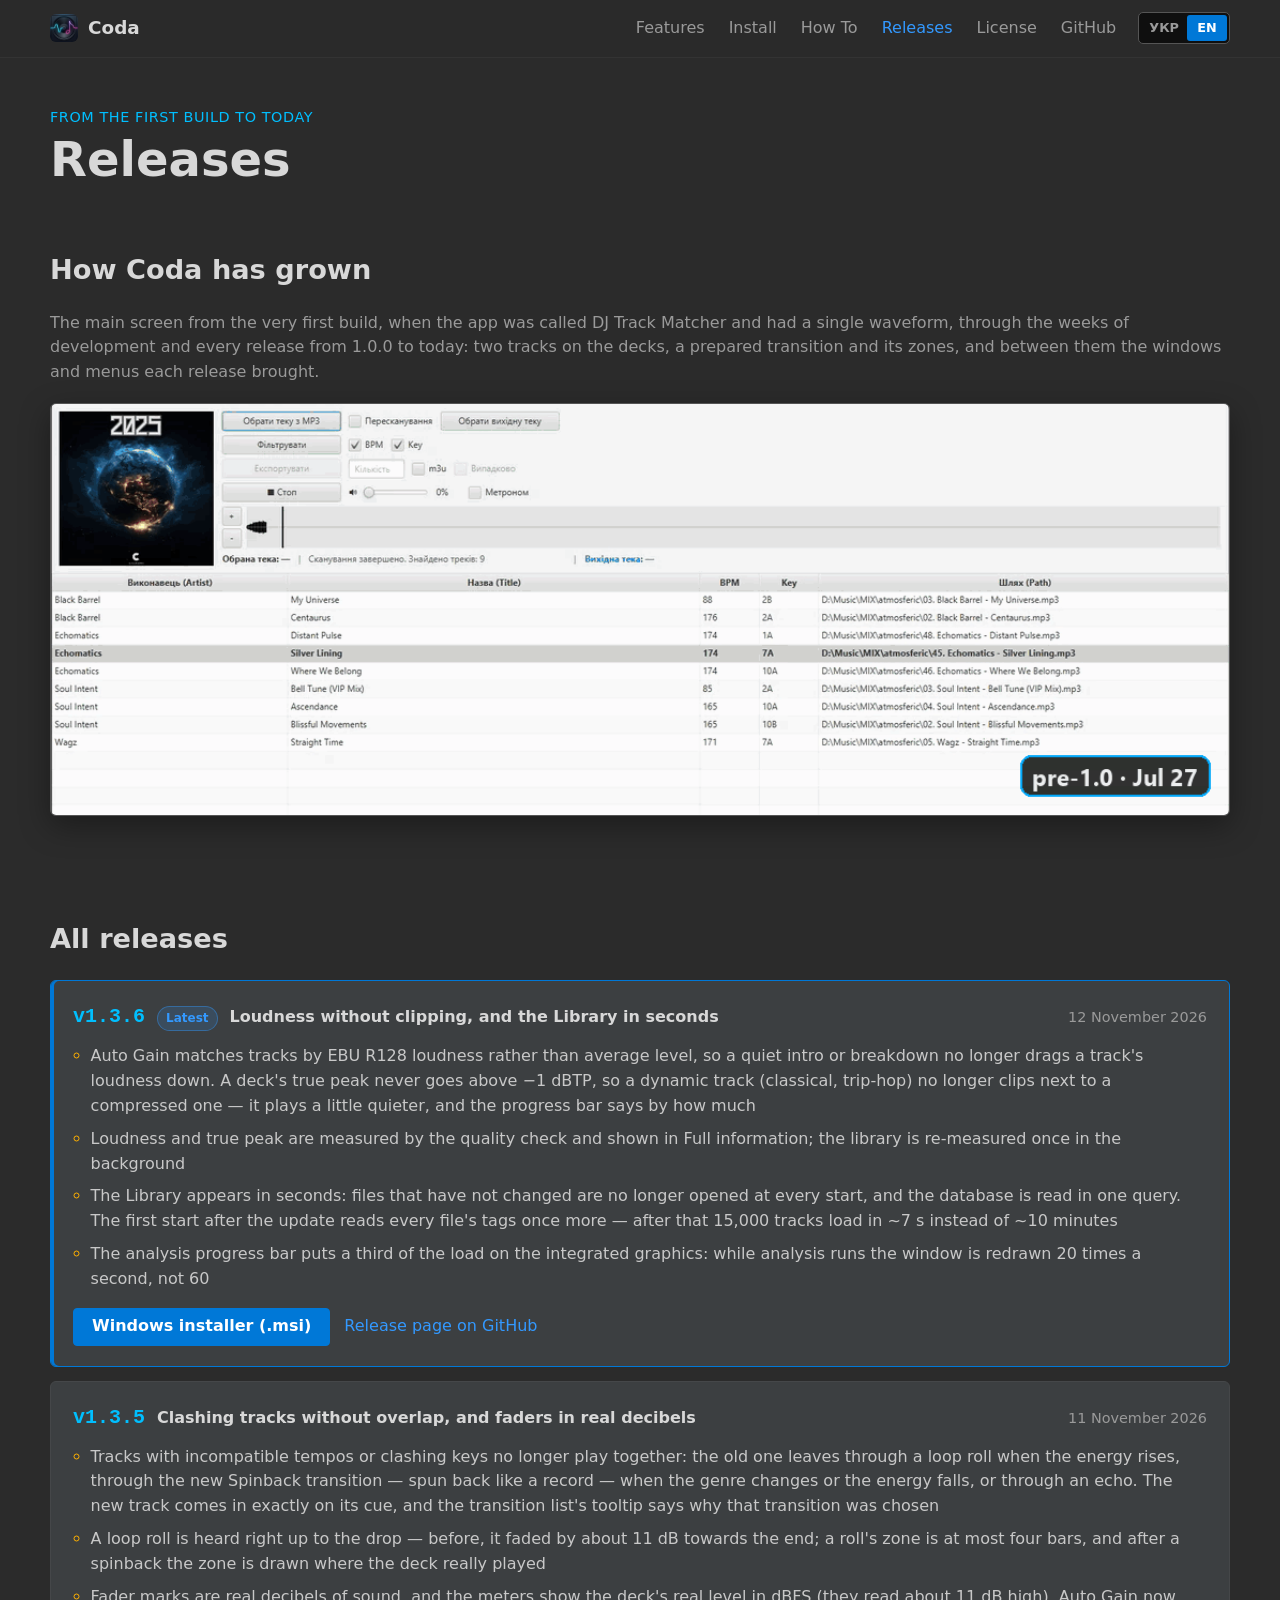
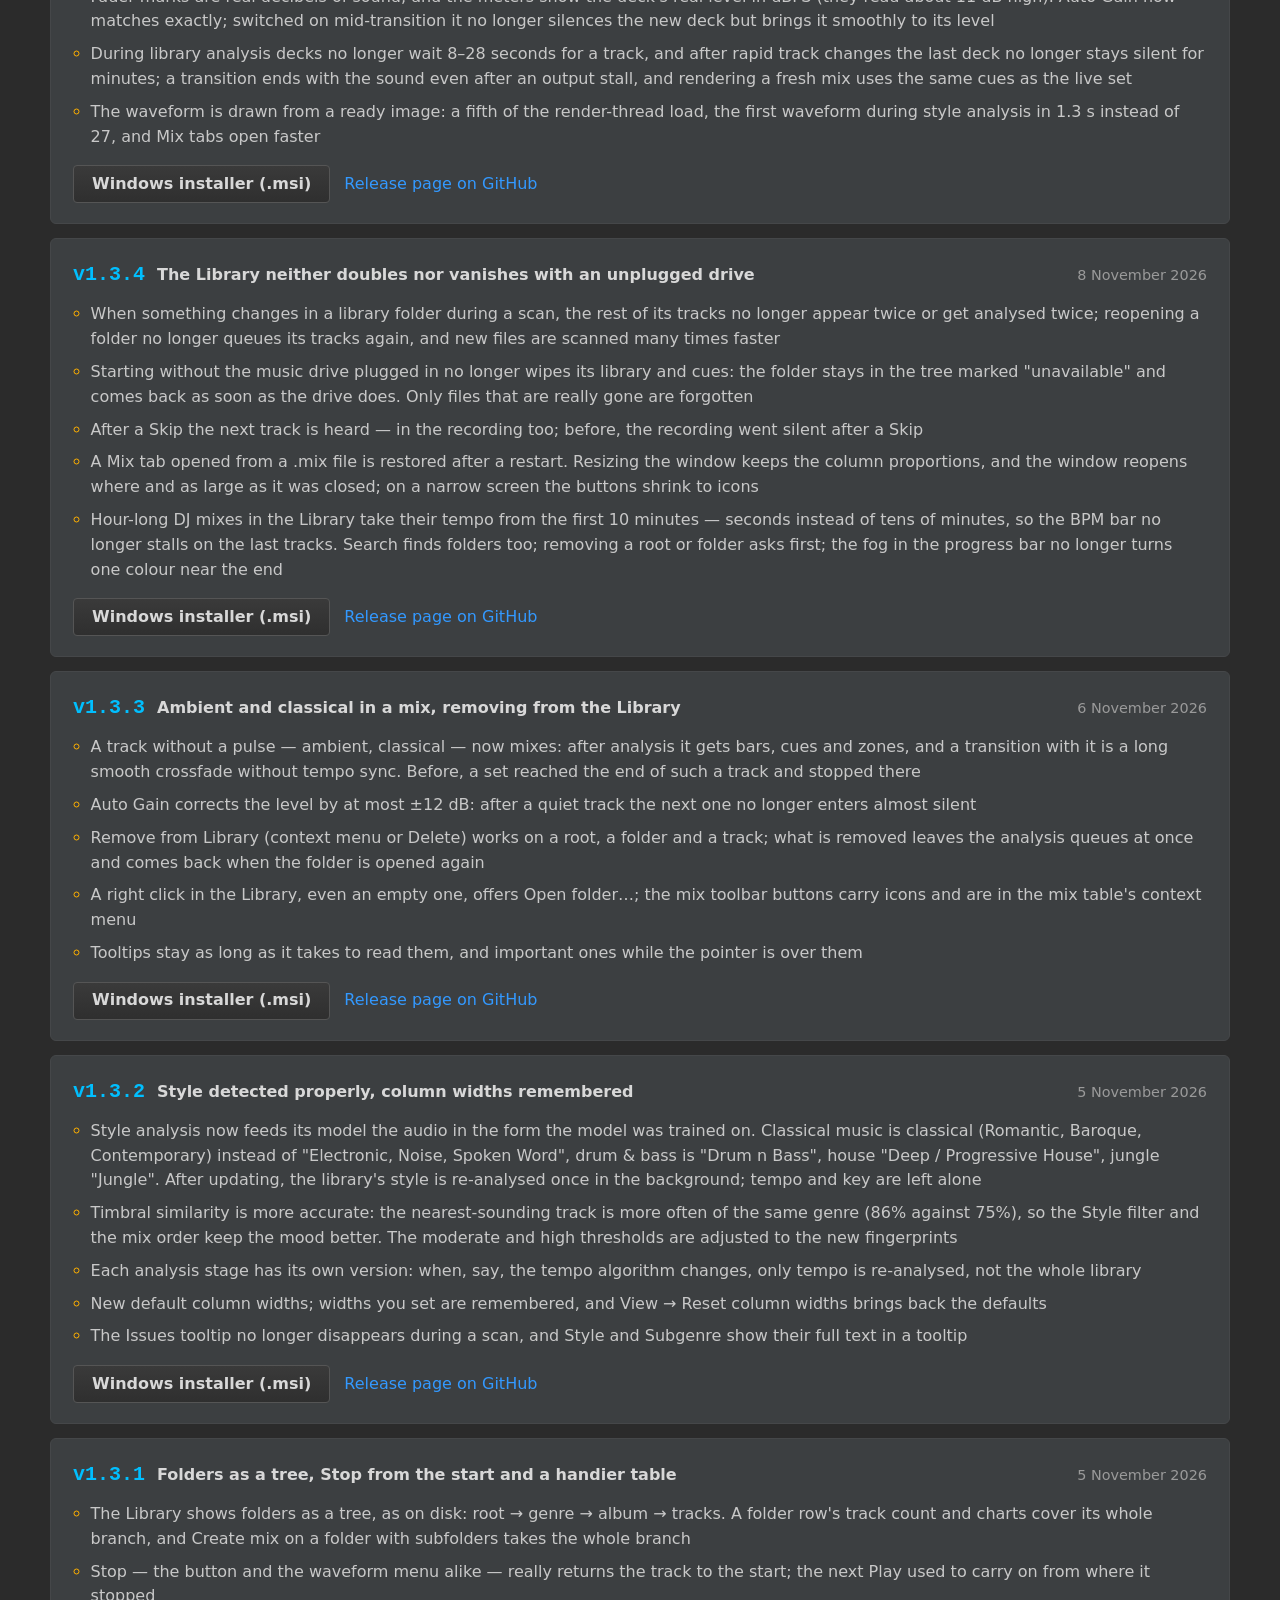
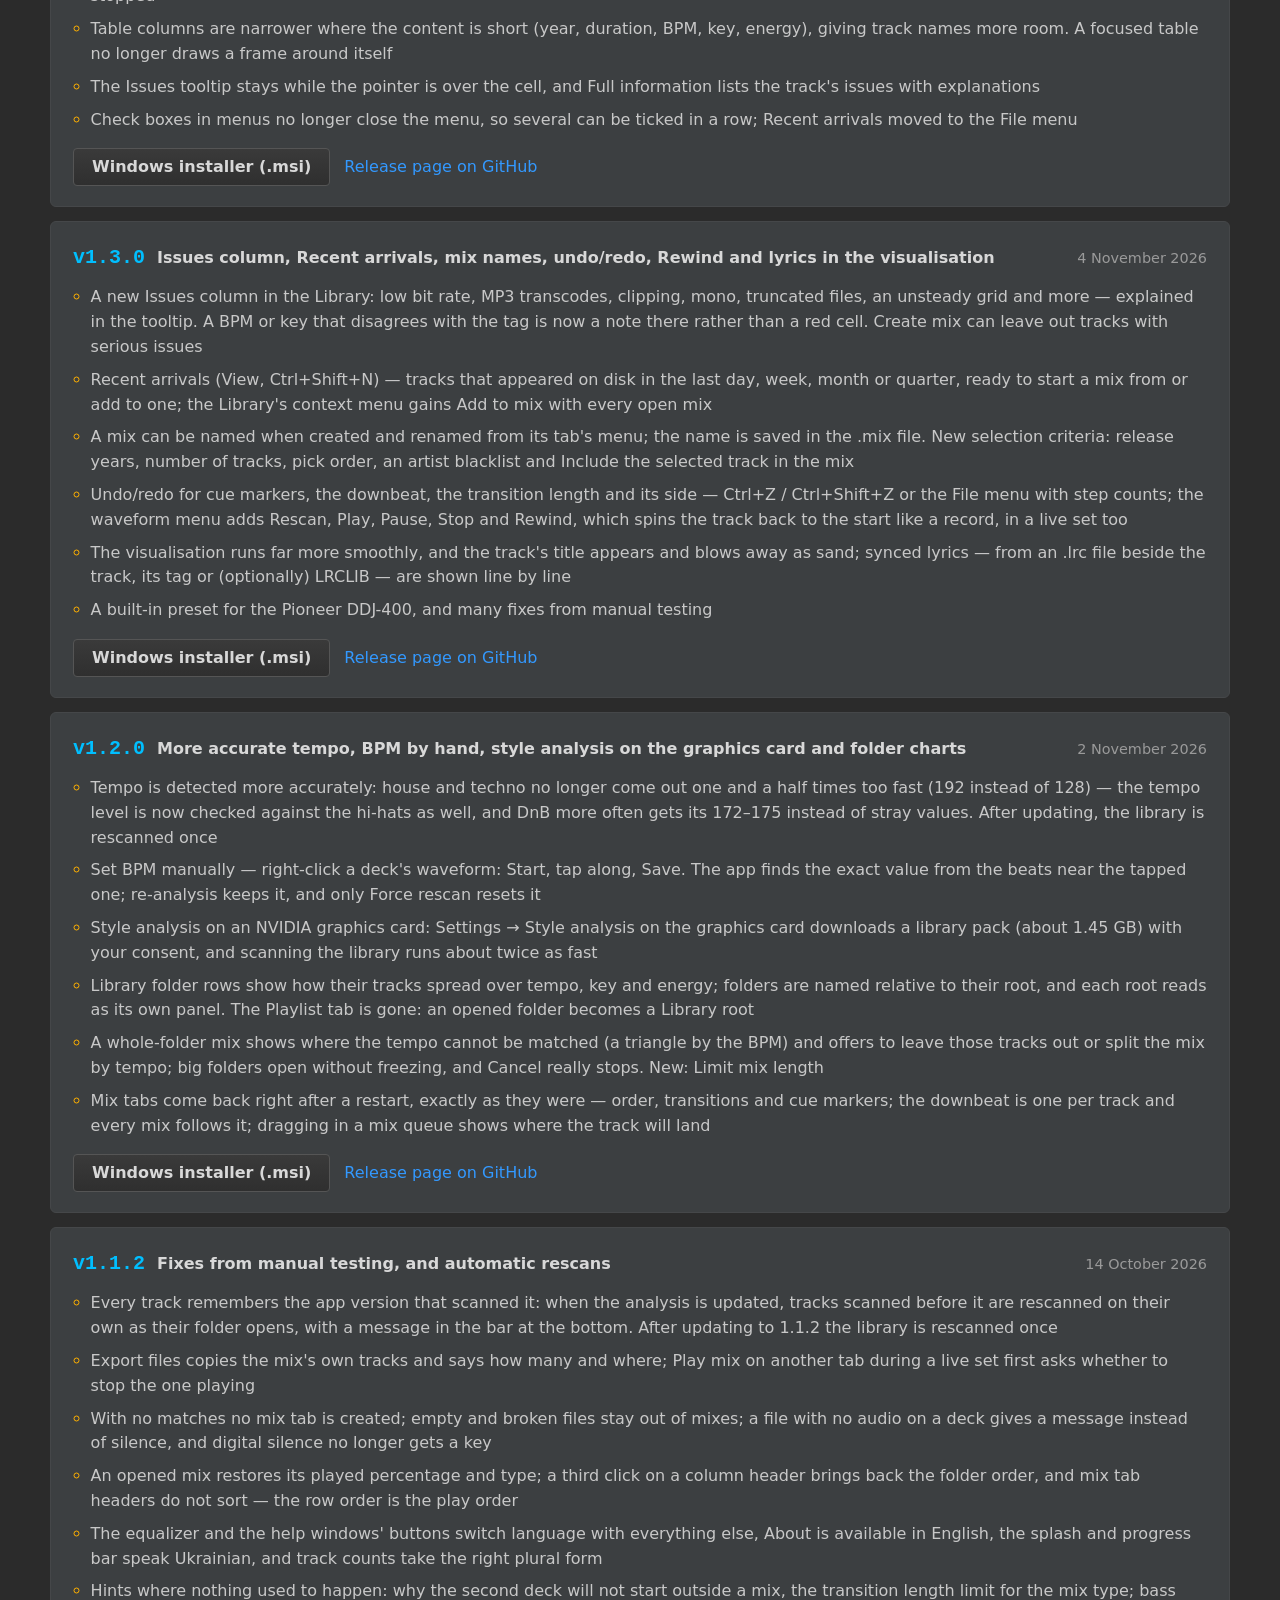
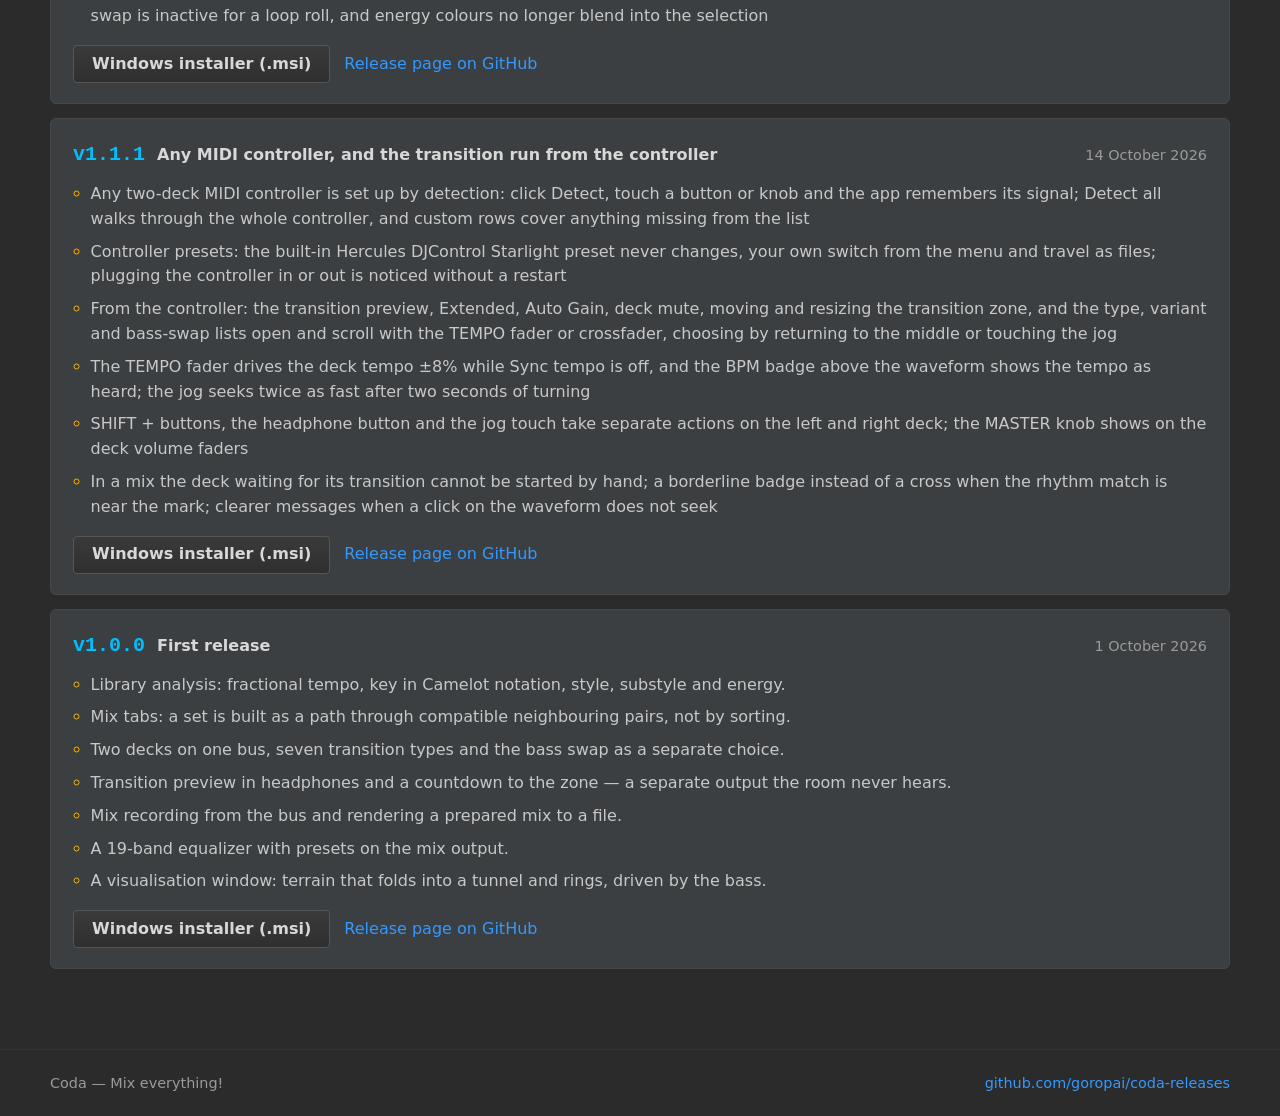
==== history.html @ dec64ffa "Deploy site from goropai/audio-analyzer@6a49e10" ====
<!doctype html>
<html lang="uk">
  <head>
    <meta charset="UTF-8" />
    <meta name="viewport" content="width=device-width, initial-scale=1.0" />
    <meta name="description" content="Як змінювалася Coda: таймлапс головного екрана й усі релізи з їхніми змінами й інсталяторами." />
    <meta name="theme-color" content="#2b2b2b" />
    <link rel="icon" type="image/png" href="./icon.png" />
    <title>Coda — Релізи</title>
    <script type="module" crossorigin src="./assets/history-DAHmb4XF.js"></script>
    <link rel="modulepreload" crossorigin href="./assets/styles-Cc7zbmwM.js">
    <link rel="modulepreload" crossorigin href="./assets/usePage-1c6ljjgb.js">
    <link rel="modulepreload" crossorigin href="./assets/Zoomable-CcFiP8D0.js">
    <link rel="stylesheet" crossorigin href="./assets/styles-BgkcF0GA.css">
  </head>
  <body>
    <div id="root"></div>
  </body>
</html>
---- assets/styles-BgkcF0GA.css ----
:root{--page:#2b2b2b;--raised:#3c3f41;--deep:#1a1a1a;--trough:#0f0f0f;--border:#333;--border-strong:#555;--text:#d8d8d8;--text-muted:#9a9a9a;--accent:#39f;--accent-strong:#0078d7;--cyan:#00bfff;--amber:#ffb000;--live:#d13b30;--wave-played:#1e90ff;--wave-rest:#8a8a8a;--zone-out:#d13b3047;--zone-in:#46be5a42;--radius:6px;--font:"Segoe UI", system-ui, -apple-system, Roboto, "Helvetica Neue", Arial, sans-serif;--mono:"Cascadia Mono", Consolas, "Courier New", monospace;--lightningcss-light: ;--lightningcss-dark:initial;color-scheme:dark}*{box-sizing:border-box}html{scroll-behavior:smooth}body{background:var(--page);color:var(--text);font-family:var(--font);-webkit-font-smoothing:antialiased;margin:0;font-size:16px;line-height:1.55}a{color:inherit}code{font-family:var(--mono);background:var(--trough);border:1px solid var(--border);border-radius:3px;padding:.05em .35em;font-size:.88em}pre{background:var(--trough);border:1px solid var(--border);border-radius:var(--radius);margin:12px 0;padding:14px 16px;overflow-x:auto}pre code{background:0 0;border:none;padding:0;font-size:.85rem;line-height:1.6}.site-header{z-index:10;-webkit-backdrop-filter:blur(6px);backdrop-filter:blur(6px);border-bottom:1px solid var(--border);background:#2b2b2beb;justify-content:space-between;align-items:center;gap:16px;padding:10px max(16px,50vw - 590px);display:flex;position:sticky;top:0}.brand{align-items:center;gap:10px;font-size:1.15rem;font-weight:700;text-decoration:none;display:flex}.brand img{border-radius:6px;width:28px;height:28px}.site-header nav{flex-wrap:wrap;align-items:center;gap:4px;display:flex}.site-header nav a{color:var(--text-muted);border-radius:4px;padding:6px 10px;text-decoration:none}.site-header nav a:hover,.site-header nav a:focus-visible{color:var(--accent);background:var(--raised)}.lang-switch{border:1px solid var(--border-strong);background:var(--trough);border-radius:5px;margin-left:8px;padding:2px;display:inline-flex}.lang-switch button{font:inherit;min-width:40px;color:var(--text-muted);cursor:pointer;background:0 0;border:0;border-radius:3px;padding:3px 8px;font-size:.8rem;font-weight:700}.lang-switch button:hover{color:var(--text)}.lang-switch button[aria-pressed=true]{background:var(--accent-strong);color:#fff}.button{border:1px solid var(--border-strong);min-height:38px;color:var(--text);background:linear-gradient(#3a3a3a,#2f2f2f);border-radius:4px;justify-content:center;align-items:center;padding:0 18px;font-weight:600;text-decoration:none;transition:border-color .12s,background .12s;display:inline-flex}.button:hover,.button:focus-visible{border-color:var(--accent)}.button-primary{background:var(--accent-strong);border-color:var(--accent-strong);color:#fff}.button-primary:hover,.button-primary:focus-visible{background:var(--accent);border-color:var(--accent)}.text-link{color:var(--accent);text-decoration:none}.text-link:hover{text-decoration:underline}:focus-visible{outline:2px solid var(--cyan);outline-offset:2px}main{padding:0 max(16px,50vw - 590px)}.hero{grid-template-columns:minmax(0,.9fr) minmax(0,1.4fr);align-items:center;gap:40px;padding:56px 0 40px;display:grid}.eyebrow{color:var(--cyan);letter-spacing:.04em;text-transform:uppercase;margin:0 0 6px;font-size:.9rem}h1{margin:0 0 16px;font-size:clamp(2.6rem,6vw,4rem);line-height:1.05}.hero-tagline{color:var(--text-muted);margin-top:6px;font-size:.45em;font-weight:400;display:block}.lead{color:#c4c4c4;max-width:34em;margin:0 0 24px}.hero-actions{flex-wrap:wrap;gap:10px;display:flex}.hero-meta{color:var(--text-muted);margin:12px 0 0;font-size:.85rem}.app-window{border:1px solid var(--border-strong);background:var(--page);-webkit-user-select:none;user-select:none;border-radius:8px;min-width:0;max-width:100%;font-size:11px;overflow:hidden;box-shadow:0 24px 60px #00000073}.app-titlebar{background:var(--accent-strong);color:#fff;align-items:center;gap:8px;height:28px;padding:0 10px;font-size:12px;display:flex}.app-titlebar img{width:16px;height:16px}.app-titlebar-controls{gap:18px;margin-left:auto;display:flex}.app-titlebar-controls i{font-style:normal}.app-menu{color:#ddd;background:linear-gradient(#3a3a3a,#333);gap:16px;padding:4px 12px;display:flex}.app-body{gap:8px;padding:10px;display:flex}.app-decks{flex-direction:column;flex:1;gap:6px;min-width:0;display:flex}.deck{border:1.5px solid #0000;border-radius:4px;gap:6px;padding:4px;display:flex}.deck-active{border-color:var(--accent-strong)}.deck-cover{border-radius:2px;flex:0 0 64px;align-self:center;height:64px}.cover-a{background:radial-gradient(circle at 30% 30%,#ffffff59,#0000 40%),radial-gradient(circle at 60% 60%,#ff8a00 0 18%,#0000 19%),linear-gradient(135deg,#1b2a6b,#0b0f24 70%)}.cover-b{filter:grayscale()contrast(1.2);background:repeating-linear-gradient(45deg,#111 0 6px,#fff 6px 10px)}.deck-zoom{color:#bbb;flex-direction:column;justify-content:center;align-items:center;gap:2px;display:flex}.deck-zoom span{text-align:center;border:1px solid var(--border-strong);background:#333;border-radius:3px;width:16px;height:16px;line-height:14px}.deck-zoom small{font-size:8px;font-weight:700}.deck-main{flex:1;min-width:0}.deck-top{white-space:nowrap;align-items:center;gap:10px;margin-bottom:3px;display:flex;overflow:hidden}.deck-title{color:var(--accent);text-overflow:ellipsis;overflow:hidden}.fake-check:before{content:"";vertical-align:-1px;border:1px solid var(--border-strong);background:var(--deep);border-radius:2px;width:10px;height:10px;margin-right:5px;display:inline-block}.fake-check.checked:before{content:"✓";color:#fff;text-align:center;font-size:9px;line-height:10px}.waveform{width:100%;height:72px;display:block}.waveform-bg{fill:#1e1e1e}.waveform-grid{stroke:#3a3a3a;stroke-width:1px;vector-effect:non-scaling-stroke}.bar-handle{fill:#8a8a8a}.wave-played{fill:var(--wave-played)}.wave-rest{fill:var(--wave-rest)}.zone-curve{fill:none;stroke:#fff;stroke-width:1.2px;stroke-dasharray:5 4;vector-effect:non-scaling-stroke;opacity:.85}.cue{stroke-width:1.5px;stroke-dasharray:4 3;vector-effect:non-scaling-stroke}.cue-out{stroke:var(--live)}.cue-in{stroke:#46be5a}.playhead{stroke:#ff3b30;stroke-width:2px;vector-effect:non-scaling-stroke}.bpm-badge rect{fill:#0000008c;stroke:var(--cyan);stroke-width:1px;vector-effect:non-scaling-stroke}.bpm-badge text{fill:var(--cyan);font:700 13px var(--font)}.transition-row{white-space:nowrap;color:#ccc;flex-wrap:nowrap;align-items:center;gap:6px;padding:2px 4px;display:flex;overflow:hidden}.transition-row .arrows{color:#8a8a8a;letter-spacing:-2px}.fake-combo{border:1px solid var(--border-strong);color:#ddd;background:linear-gradient(#3a3a3a,#303030);border-radius:3px;justify-content:space-between;align-items:center;gap:8px;min-width:56px;padding:2px 6px;display:inline-flex}.fake-combo.wide{min-width:84px}.fake-combo:after{content:"▾";color:#ccc}.duration{color:var(--text-muted)}.app-meters{gap:4px;padding:2px 0;display:flex}.meter{flex-direction:column;align-items:center;gap:3px;width:16px;display:flex}.meter-label{color:#ccc;font-size:9px;font-weight:700}.meter-trough{border:1px solid var(--border);background:var(--trough);border-radius:3px;flex:1;width:100%;position:relative;overflow:hidden}.meter-level{transform-origin:bottom;background:linear-gradient(red 0%,#f60 10%,#fc0 30%,#0c4 100%) bottom/100% 260px;height:60%;animation:.345s ease-out infinite meter-pulse;position:absolute;bottom:0;left:2px;right:2px}.meter-b{height:42%;animation-delay:-.17s}.meter-fader{background:var(--cyan);height:2px;position:absolute;top:22%;left:0;right:0}.meter-scale{color:#8a8a8a;text-align:center;flex-direction:column;justify-content:space-between;width:22px;padding:14px 0 2px;font-size:8px;display:flex}@keyframes meter-pulse{0%{transform:scaleY(1)}to{transform:scaleY(.72)}}@media (prefers-reduced-motion:reduce){.meter-level{animation:none}html{scroll-behavior:auto}}.section{padding:40px 0;scroll-margin-top:64px}h2{margin:0 0 20px;font-size:1.7rem}h3{margin:0 0 10px;font-size:1.1rem}.panel{background:var(--raised);border-radius:var(--radius);border:1px solid #454749;padding:20px 22px}.feature-grid{grid-template-columns:repeat(6,minmax(0,1fr));gap:14px;display:grid}.feature-grid>.feature{grid-column:span 2}.feature-grid>.feature:nth-child(n+4){grid-column:span 3}@media (width<=900px){.feature-grid{grid-template-columns:repeat(2,minmax(0,1fr))}.feature-grid>.feature,.feature-grid>.feature:nth-child(n+4){grid-column:span 1}.feature-grid>.feature:last-child:nth-child(odd){grid-column:span 2}}@media (width<=520px){.feature-grid{grid-template-columns:minmax(0,1fr)}.feature-grid>.feature:last-child:nth-child(odd){grid-column:span 1}}.feature{border-top:3px solid var(--group)}.feature ul,.release-notes{margin:0;padding-left:1.1em}.feature li,.release-notes li{color:#c8c8c8;margin:0 0 8px}.feature li::marker{color:var(--group)}.formats{color:var(--text-muted);margin:18px 0 0;line-height:2}.release-list{gap:14px;margin:0;padding:0;list-style:none;display:grid}.release-latest{border-color:var(--accent-strong);box-shadow:inset 3px 0 0 var(--accent-strong)}.release-head{flex-wrap:wrap;align-items:baseline;gap:8px 12px;margin-bottom:12px;display:flex}.release-version{font-family:var(--mono);color:var(--cyan);font-size:1.25rem;font-weight:700}.release-title{font-weight:600}.release-meta{color:var(--text-muted);gap:14px;margin-left:auto;font-size:.9rem;display:inline-flex}.download-count{color:var(--cyan);font-variant-numeric:tabular-nums;white-space:nowrap}.callout{border-left:3px solid var(--amber);background:#ffb00012;border-radius:0 4px 4px 0;margin-top:16px;padding:12px 14px}.callout strong{color:var(--amber)}.callout p{color:#c8c8c8;margin:4px 0 0;font-size:.92rem}.badge{color:var(--accent);background:#3399ff26;border:1px solid #39f6;border-radius:999px;padding:2px 8px;font-size:.75rem;font-weight:700}.release-notes li::marker{color:var(--amber)}.release-actions{flex-wrap:wrap;align-items:center;gap:14px;margin-top:16px;display:flex}.install-grid{grid-template-columns:repeat(auto-fit,minmax(300px,1fr));gap:14px;display:grid}.steps{margin:0 0 12px;padding-left:1.3em}.steps li{margin-bottom:8px}.needs{margin:0;padding-left:1.1em}.needs li{margin-bottom:8px}.needs li::marker{color:var(--cyan)}.muted{color:var(--text-muted);margin:8px 0 0}.eula{line-height:1.6}.eula h3{margin-bottom:12px;font-size:1.3rem}.eula h4{color:var(--accent);margin:22px 0 6px;font-size:1.02rem}.eula p{margin:0 0 10px}.eula ul{margin:0 0 10px;padding-left:1.3em}.eula li{margin-bottom:6px}.eula a{overflow-wrap:anywhere}.third-party{margin-top:14px}.third-party p{margin:0 0 12px}.site-footer{border-top:1px solid var(--border);color:var(--text-muted);flex-wrap:wrap;justify-content:space-between;gap:10px;margin-top:40px;padding:22px max(16px,50vw - 590px);font-size:.9rem;display:flex}.site-header nav a[aria-current=page]{color:var(--accent)}.page-intro{padding:48px 0 8px}.page-intro h1{font-size:clamp(2rem,4.5vw,3rem)}.howto-layout{grid-template-columns:minmax(0,1fr) 250px;align-items:start;gap:48px;display:grid}.lesson{border-top:1px solid var(--border);padding:28px 0}.lesson:first-child{border-top:none}.lesson h2{align-items:center;gap:12px;display:flex}.lesson-number{background:var(--accent-strong);color:#fff;border-radius:50%;flex:none;place-items:center;width:32px;height:32px;font-size:1rem;display:inline-grid}.lesson p{color:#cfcfcf;margin:0 0 14px}.lesson .steps,.lesson .needs{margin:0 0 16px}.ui-label{color:#ececec;background:var(--raised);border:1px solid var(--border-strong);white-space:nowrap;-webkit-box-decoration-break:clone;box-decoration-break:clone;border-radius:4px;padding:0 6px;font-weight:600}@media (width<=520px){.ui-label{white-space:normal}}.shot{margin:18px 0 22px}.shot img{border:1px solid var(--border-strong);border-radius:var(--radius);width:100%;height:auto;display:block;box-shadow:0 10px 30px #00000059}.zoomable{cursor:zoom-in;display:block}.lightbox{z-index:1000;cursor:zoom-out;background:#000000e0;justify-content:center;align-items:center;padding:24px;display:flex;position:fixed;inset:0}.lightbox img{object-fit:contain;border:1px solid var(--border-strong);border-radius:var(--radius);max-width:100%;max-height:100%;box-shadow:0 20px 60px #0009}.lightbox-close{color:#fff;cursor:pointer;background:#ffffff1f;border:0;border-radius:50%;width:40px;height:40px;font-size:26px;line-height:1;position:absolute;top:12px;right:16px}.lightbox-close:hover,.lightbox-close:focus-visible{background:var(--accent)}.shot-small img{width:auto;max-width:100%}.shot figcaption{color:var(--text-muted);margin-top:8px;font-size:.9rem}.callout.tip{border-left-color:var(--cyan);background:#00bfff12}.callout.tip p{margin:0}.howto-toc{overscroll-behavior:contain;scrollbar-width:thin;max-height:calc(100vh - 76px);padding:28px 0;position:sticky;top:76px;overflow-y:auto}.toc-title{color:var(--text-muted);letter-spacing:.06em;text-transform:uppercase;margin:0 0 8px;font-size:.8rem}.howto-toc ol{border-left:2px solid var(--border);margin:0 0 14px;padding:0;list-style:none}.howto-toc li a{color:var(--text-muted);border-left:2px solid #0000;margin-left:-2px;padding:5px 0 5px 12px;font-size:.92rem;line-height:1.35;text-decoration:none;display:block}.howto-toc li a:hover{color:var(--text)}.howto-toc li a[aria-current=true]{color:var(--accent);border-left-color:var(--accent)}.toc-top{font-size:.85rem}@media (width<=900px){.howto-layout{grid-template-columns:minmax(0,1fr);gap:0}.howto-toc{order:-1;max-height:none;padding:8px 0 0;position:static;overflow:visible}.hero{grid-template-columns:minmax(0,1fr);padding-top:32px}.site-header nav a{padding:6px 7px}}@media (width<=520px){.site-header{flex-direction:column;align-items:flex-start;gap:6px}.app-window{font-size:9px}.deck-cover{flex-basis:40px;height:40px}.deck-zoom,.app-menu span:nth-child(n+3){display:none}.release-meta{margin-left:0}}
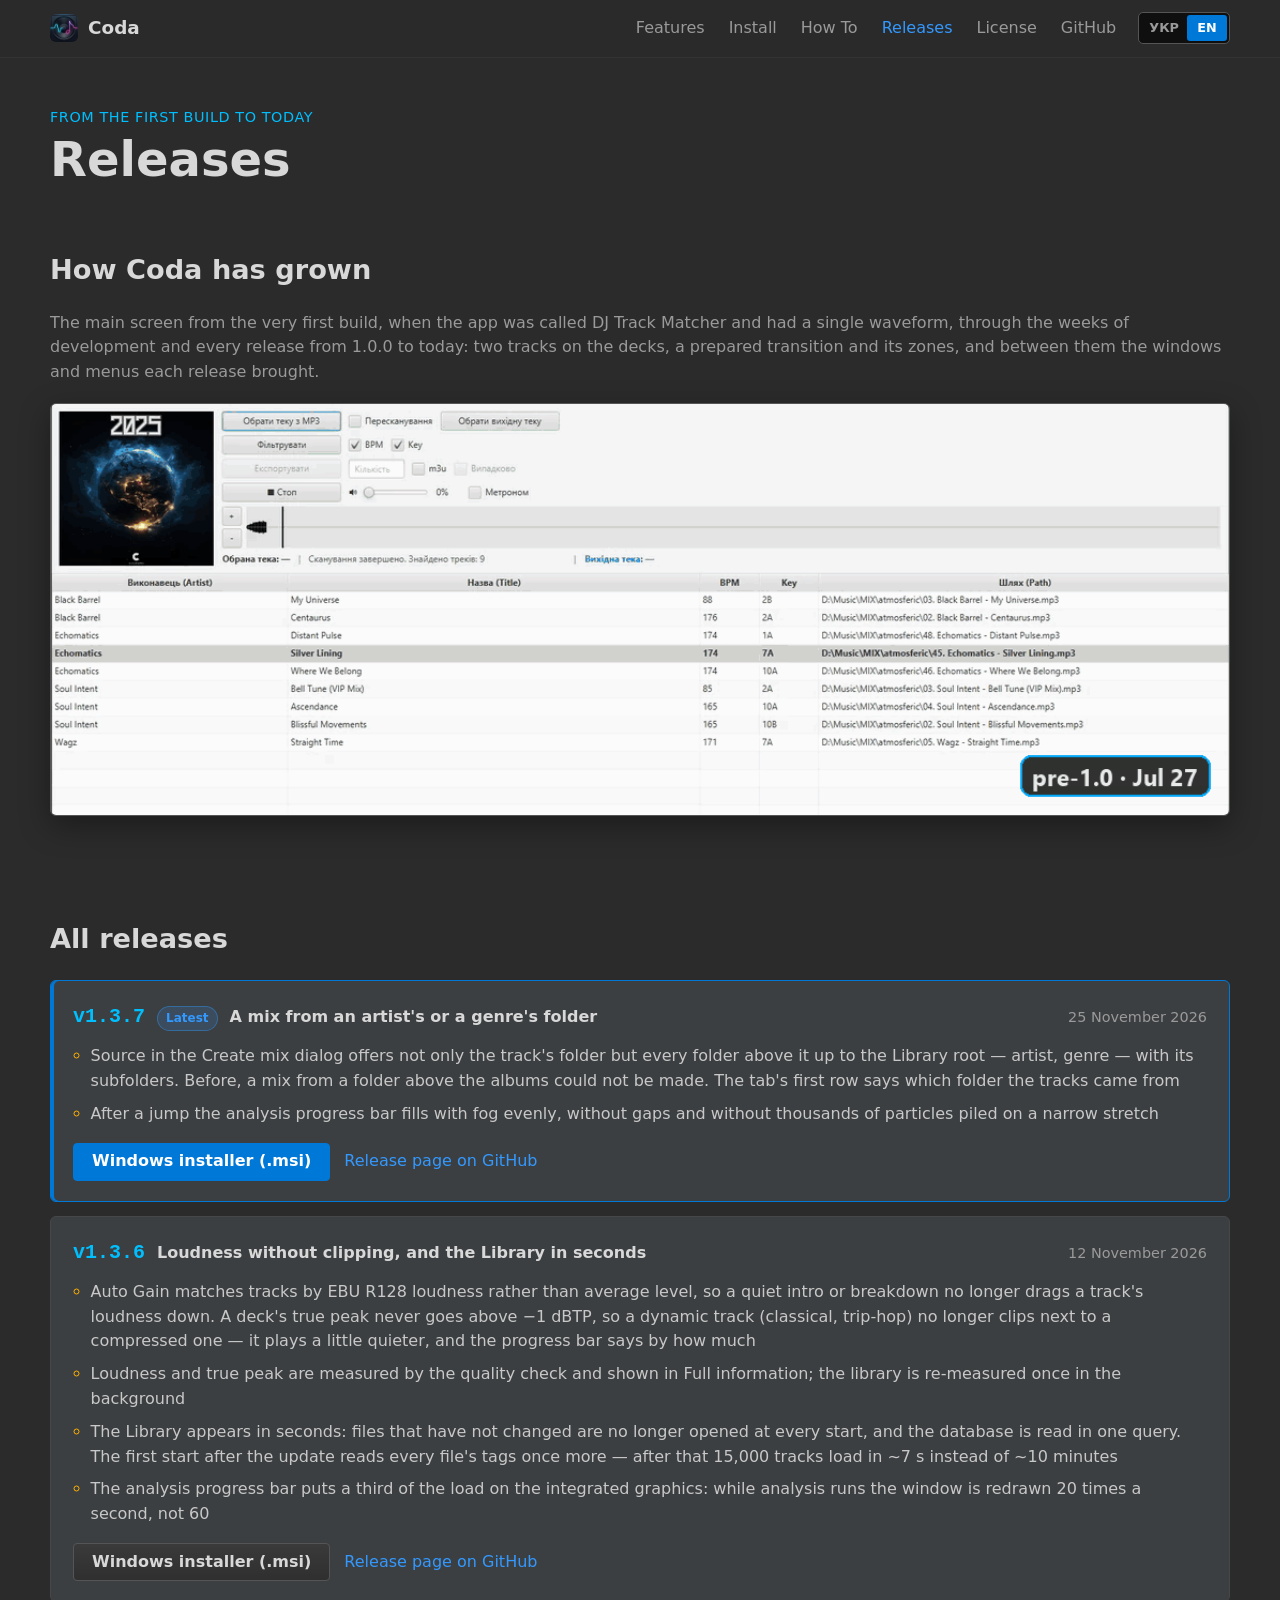
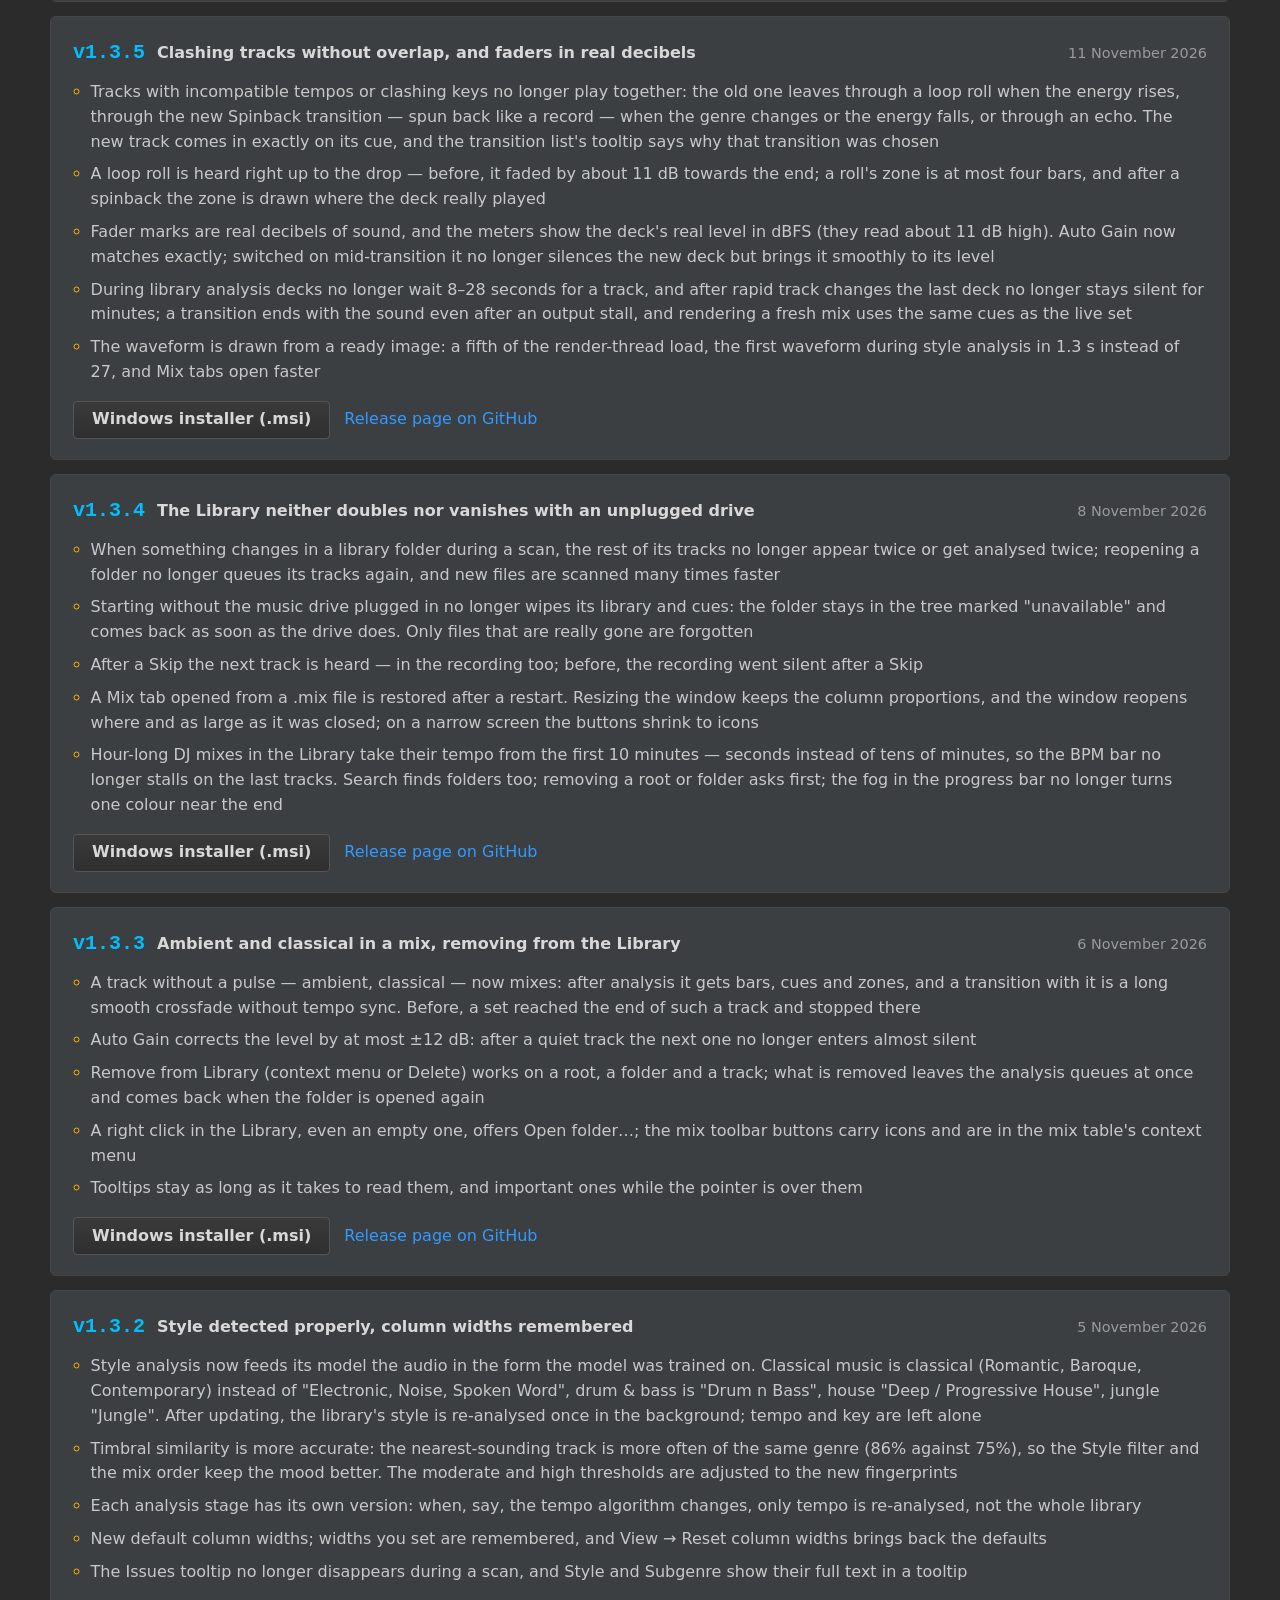
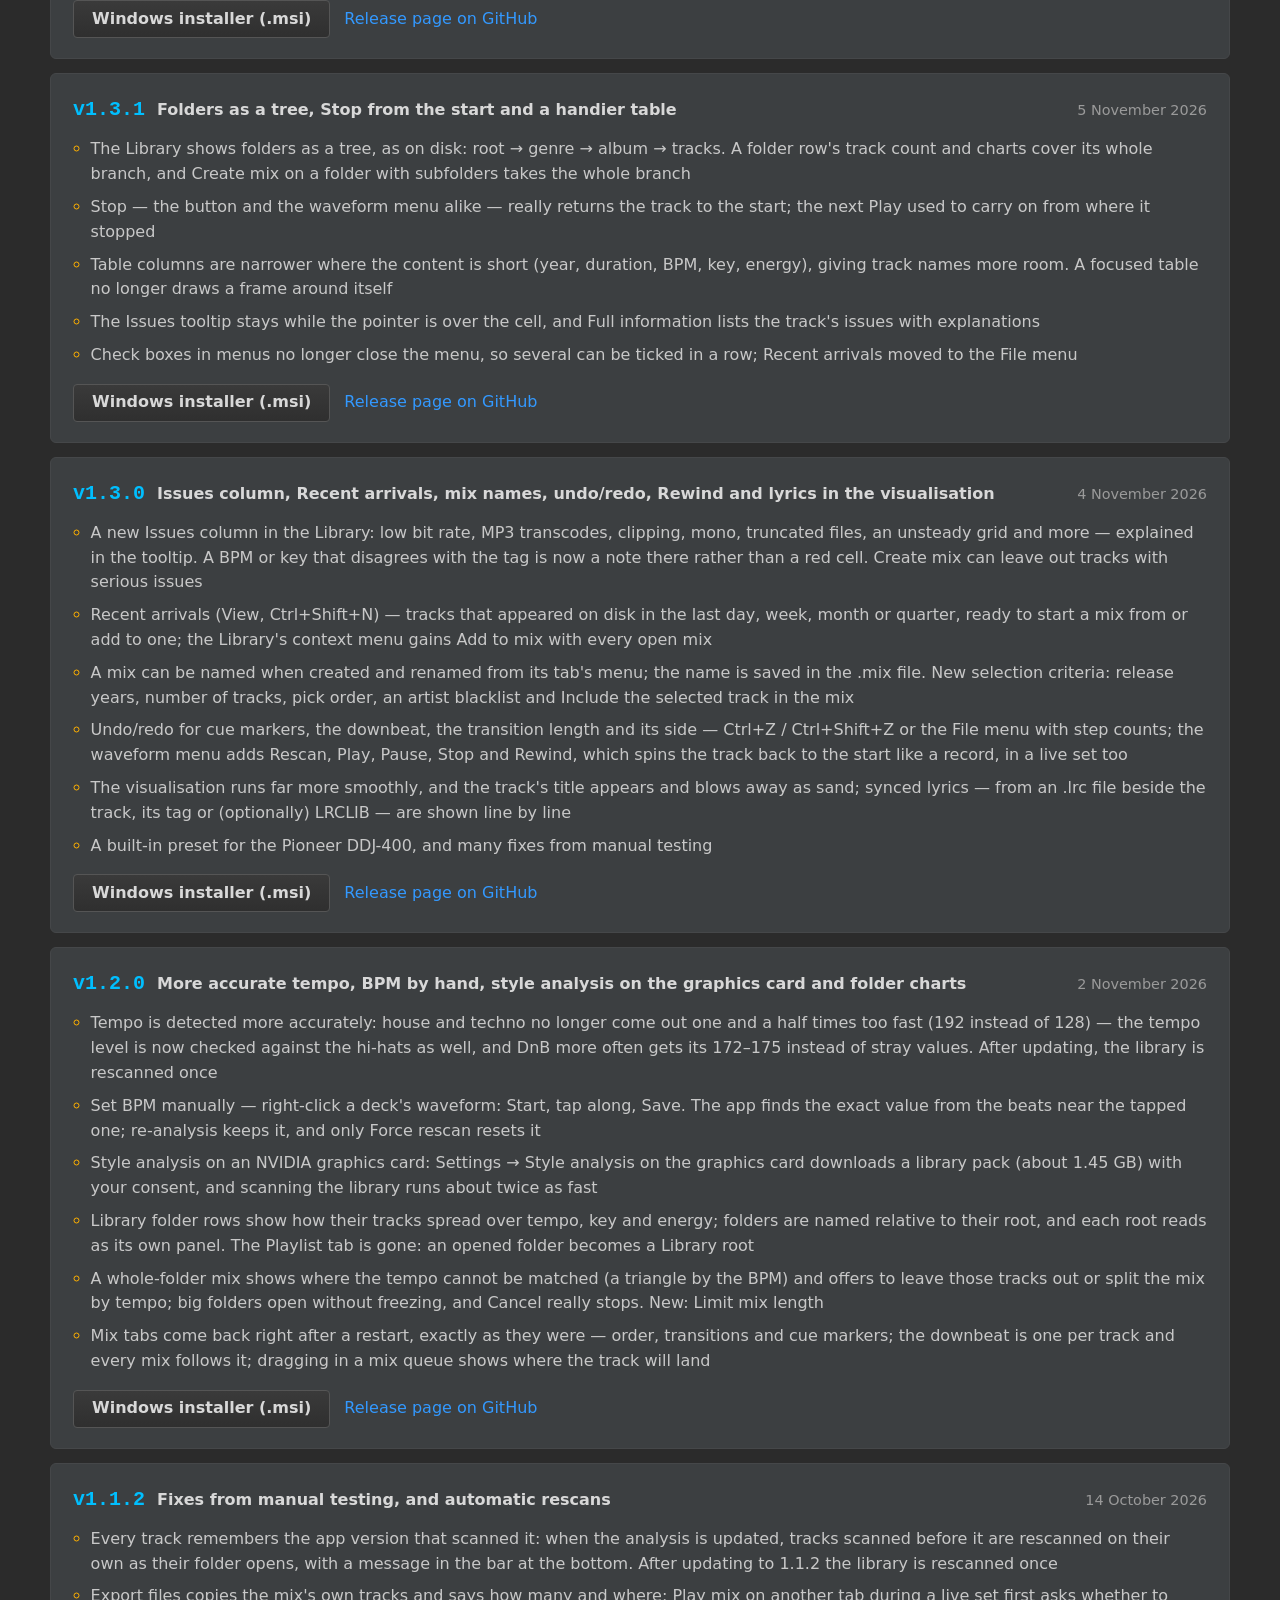
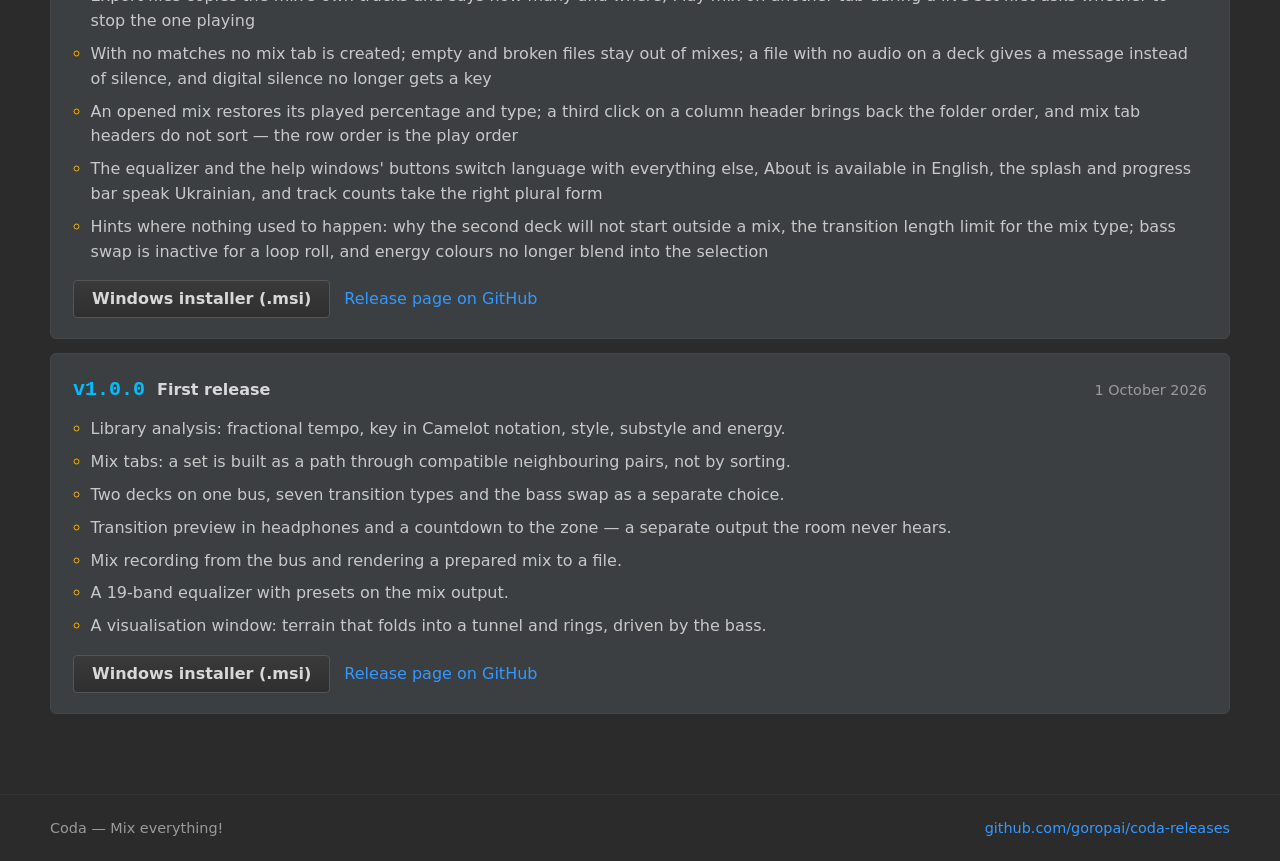
==== commit b5ac9e1d: "Deploy site from goropai/audio-analyzer@6b02ea5" ====
--- a/history.html
+++ b/history.html
@@ -7,10 +7,10 @@
     <meta name="theme-color" content="#2b2b2b" />
     <link rel="icon" type="image/png" href="./icon.png" />
     <title>Coda — Релізи</title>
-    <script type="module" crossorigin src="./assets/history-DAHmb4XF.js"></script>
-    <link rel="modulepreload" crossorigin href="./assets/styles-Cc7zbmwM.js">
-    <link rel="modulepreload" crossorigin href="./assets/usePage-1c6ljjgb.js">
-    <link rel="modulepreload" crossorigin href="./assets/Zoomable-CcFiP8D0.js">
+    <script type="module" crossorigin src="./assets/history-1qS-NrTP.js"></script>
+    <link rel="modulepreload" crossorigin href="./assets/styles-Vh-4CpHq.js">
+    <link rel="modulepreload" crossorigin href="./assets/usePage-DmwaCcfL.js">
+    <link rel="modulepreload" crossorigin href="./assets/Zoomable-BI_UxAUF.js">
     <link rel="stylesheet" crossorigin href="./assets/styles-BgkcF0GA.css">
   </head>
   <body>
